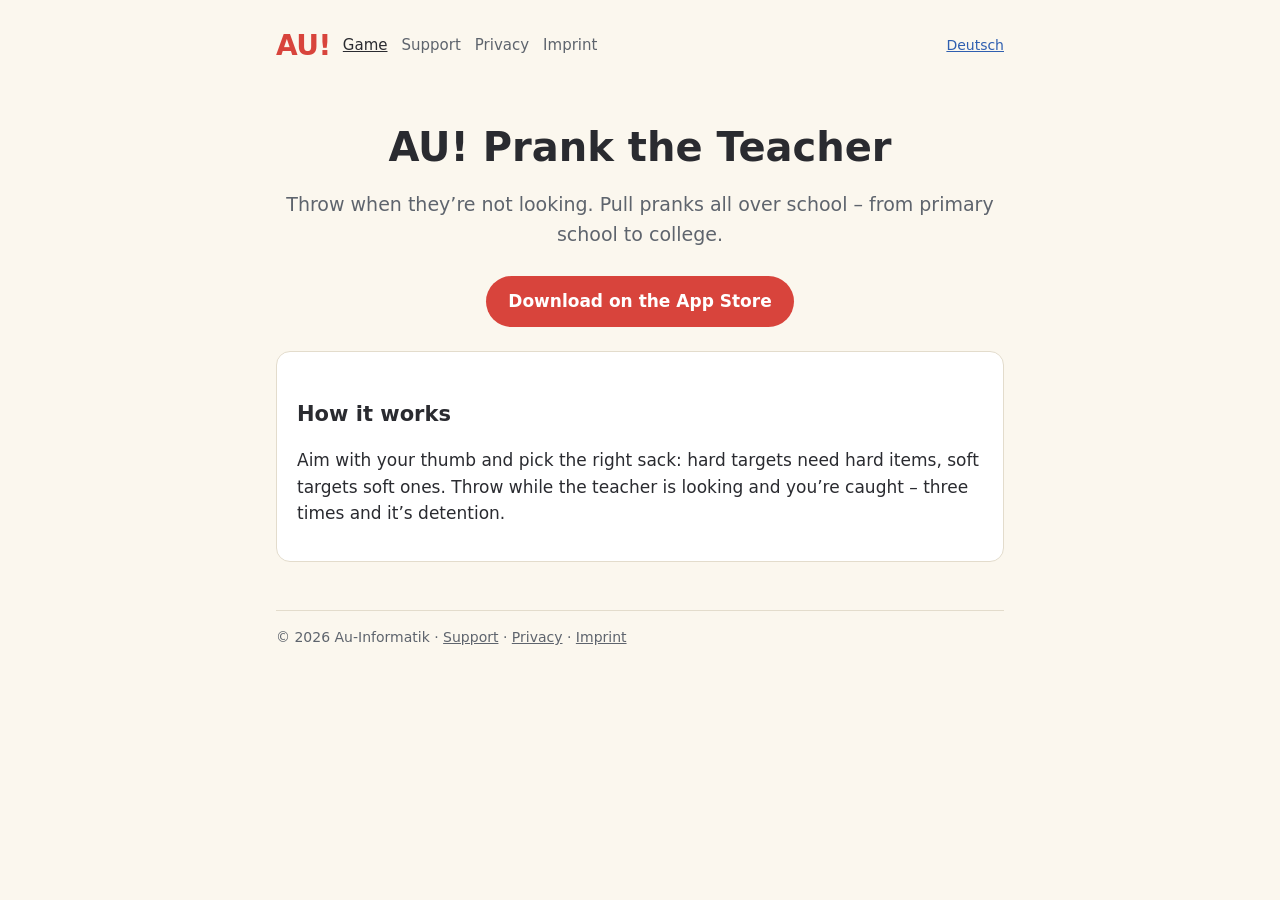
==== en/index.html @ 1b5f3323 "Website au-informatik.com (DE/EN): Start, Support, Datenschutz, Impressum Quelle: au-informatik/au-i" ====
<!doctype html>
<html lang="en">
<head>
  <meta charset="utf-8">
  <meta name="viewport" content="width=device-width, initial-scale=1">
  <title>AU! Prank the Teacher – Au-Informatik</title>
  <meta name="description" content="AU! Prank the Teacher – the comic throwing game for iPhone: pull pranks in class without getting caught.">
  <link rel="stylesheet" href="../stil.css">
</head>
<body>
<main>
  <header>
    <a class="logo" href="index.html">AU!</a>
    <nav>
      <a href="index.html" aria-current="page">Game</a>
      <a href="support.html">Support</a>
      <a href="privacy.html">Privacy</a>
      <a href="imprint.html">Imprint</a>
    </nav>
    <a class="sprache" href="../index.html">Deutsch</a>
  </header>
  <section class="held">
    <h1>AU! Prank the Teacher</h1>
    <p>Throw when they’re not looking. Pull pranks all over school – from primary school to college.</p>
    <a class="knopf" href="https://apps.apple.com/app/id6805339913">Download on the App Store</a>
  </section>
  <div class="karte">
    <h2>How it works</h2>
    <p>Aim with your thumb and pick the right sack: hard targets need hard items, soft targets soft ones. Throw while the teacher is looking and you’re caught – three times and it’s detention.</p>
  </div>
  <footer>© 2026 Au-Informatik · <a href="support.html">Support</a> · <a href="privacy.html">Privacy</a> · <a href="imprint.html">Imprint</a></footer>
</main>
</body>
</html>
---- stil.css ----
:root {
  --grund: #fbf7ee;
  --text: #2a2b30;
  --leise: #5e646d;
  --rot: #d8443c;
  --blau: #2f5fb0;
  --karte: #ffffff;
  --linie: #e3dccc;
}
@media (prefers-color-scheme: dark) {
  :root:not([data-theme='light']) {
    --grund: #1c1d22;
    --text: #f2efe6;
    --leise: #b9b4a8;
    --karte: #26272d;
    --linie: #3a3b42;
  }
}
* { box-sizing: border-box; }
body {
  margin: 0;
  background: var(--grund);
  color: var(--text);
  font: 17px/1.55 system-ui, -apple-system, 'Segoe UI', sans-serif;
}
main { max-width: 760px; margin: 0 auto; padding: 24px 16px 64px; }
header { display: flex; align-items: center; gap: 12px; flex-wrap: wrap; margin-bottom: 24px; }
header a.logo { font-weight: 900; font-size: 28px; color: var(--rot); text-decoration: none; letter-spacing: -0.5px; }
nav { display: flex; gap: 14px; flex-wrap: wrap; font-size: 15px; }
nav a { color: var(--leise); text-decoration: none; }
nav a:hover, nav a[aria-current] { color: var(--text); text-decoration: underline; }
.sprache { margin-left: auto; font-size: 14px; }
h1 { font-size: 32px; line-height: 1.2; margin: 8px 0 12px; }
h2 { font-size: 21px; margin: 28px 0 8px; }
a { color: var(--blau); }
.karte { background: var(--karte); border: 1px solid var(--linie); border-radius: 14px; padding: 18px 20px; margin: 16px 0; }
.leise { color: var(--leise); font-size: 15px; }
.held { text-align: center; padding: 24px 0 8px; }
.held h1 { font-size: 40px; }
.held p { font-size: 19px; color: var(--leise); }
.knopf { display: inline-block; background: var(--rot); color: #fff; font-weight: 700; padding: 12px 22px; border-radius: 999px; text-decoration: none; margin-top: 8px; }
footer { margin-top: 48px; border-top: 1px solid var(--linie); padding-top: 16px; font-size: 14px; color: var(--leise); }
footer a { color: var(--leise); }
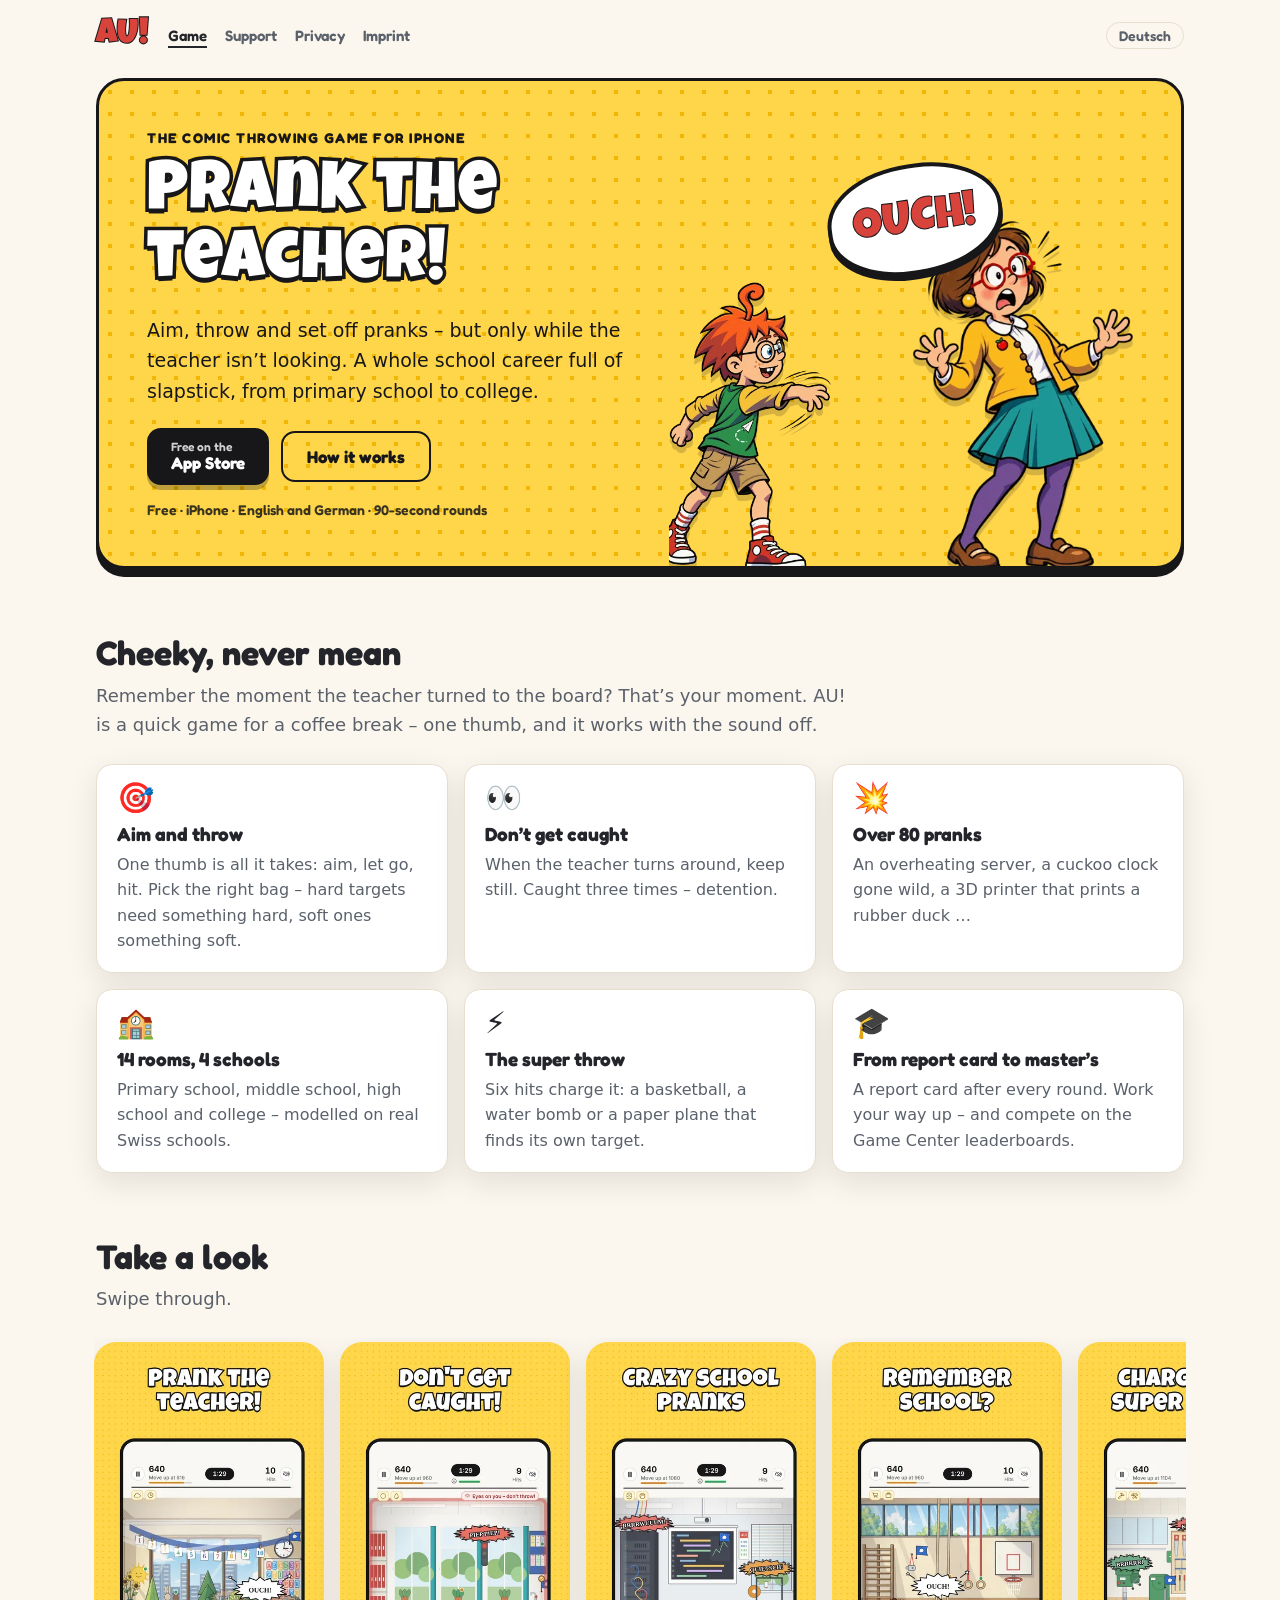
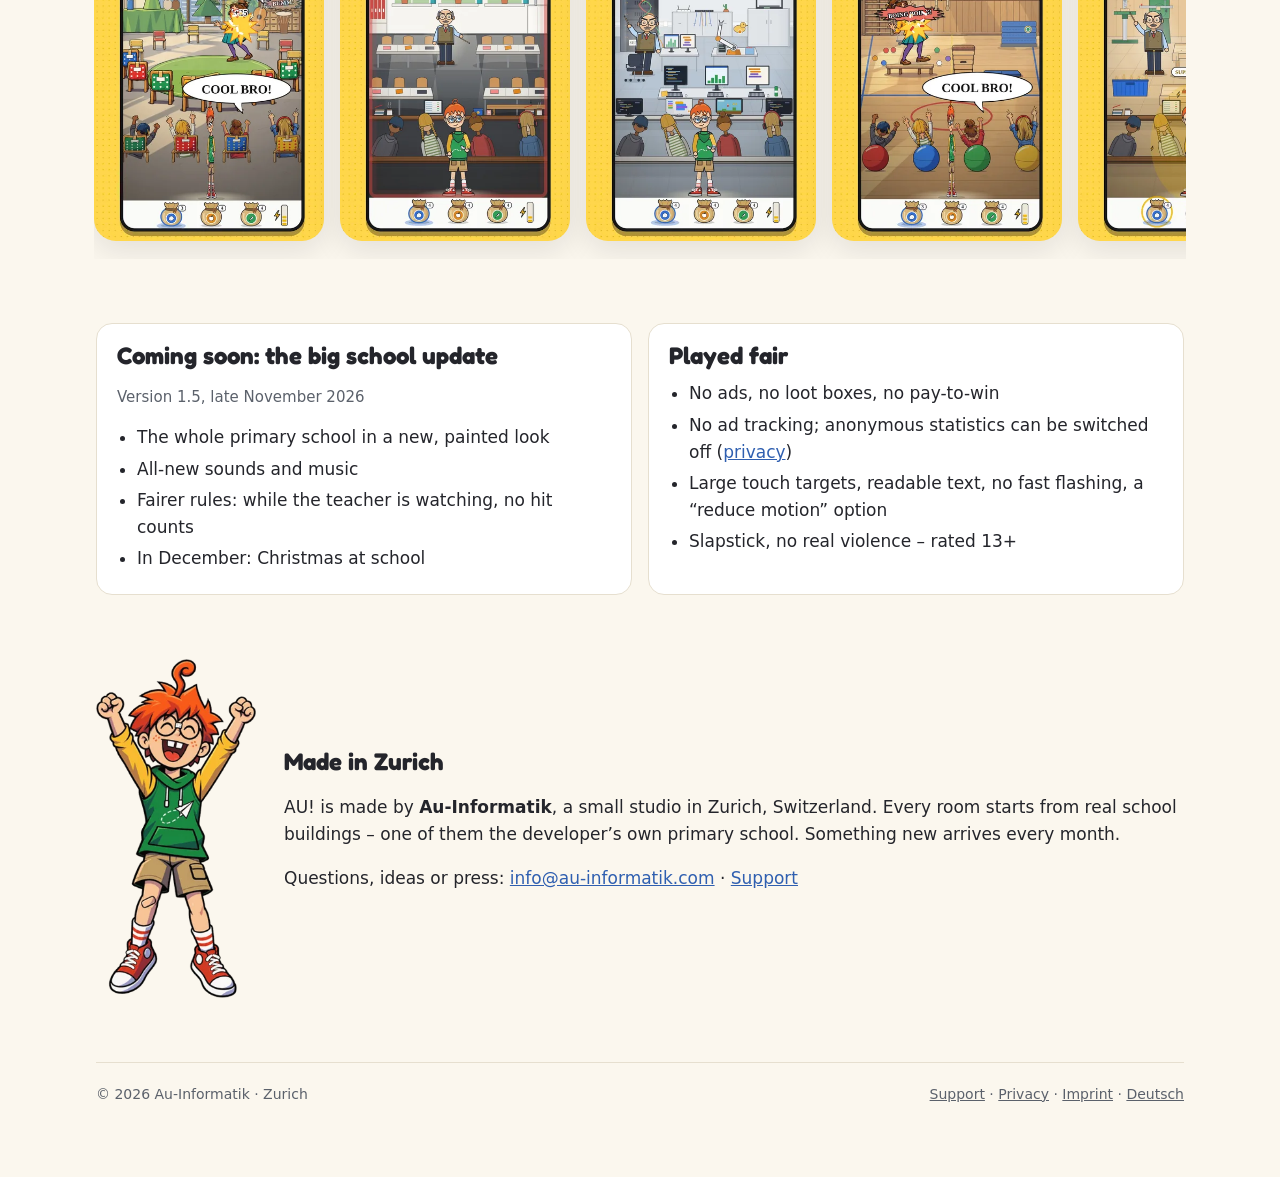
==== commit f4772332: "Startseite neu: Held mit Figuren, Funktionen, Bildergalerie, Neu in 1.5, Fair gespielt, Studio; Schr" ====
--- a/en/index.html
+++ b/en/index.html
@@ -3,12 +3,23 @@
 <head>
   <meta charset="utf-8">
   <meta name="viewport" content="width=device-width, initial-scale=1">
-  <title>AU! Prank the Teacher – Au-Informatik</title>
-  <meta name="description" content="AU! Prank the Teacher – the comic throwing game for iPhone: pull pranks in class without getting caught.">
+  <title>AU! Prank the Teacher – the comic throwing game for iPhone</title>
+  <meta name="description" content="Prank the teacher – but don't get caught! AU! is the cheeky comic throwing game for a quick break: 14 rooms, over 80 pranks, from primary school to college. Free for iPhone.">
+  <meta name="apple-itunes-app" content="app-id=6805339913">
+  <meta property="og:title" content="AU! Prank the Teacher">
+  <meta property="og:description" content="Prank the teacher – but don't get caught! The cheeky comic throwing game for iPhone.">
+  <meta property="og:image" content="https://au-informatik.com/bilder/teilen-en.jpg">
+  <meta property="og:url" content="https://au-informatik.com/en/">
+  <meta property="og:type" content="website">
+  <meta name="twitter:card" content="summary_large_image">
+  <link rel="alternate" hreflang="de" href="https://au-informatik.com/">
+  <link rel="alternate" hreflang="en" href="https://au-informatik.com/en/">
+  <link rel="icon" href="../favicon.png">
+  <link rel="apple-touch-icon" href="../apple-touch-icon.png">
   <link rel="stylesheet" href="../stil.css">
 </head>
 <body>
-<main>
+<main class="breit">
   <header>
     <a class="logo" href="index.html">AU!</a>
     <nav>
@@ -17,18 +28,94 @@
       <a href="privacy.html">Privacy</a>
       <a href="imprint.html">Imprint</a>
     </nav>
-    <a class="sprache" href="../index.html">Deutsch</a>
+    <a class="sprache" href="../index.html" hreflang="de">Deutsch</a>
   </header>
+
   <section class="held">
-    <h1>AU! Prank the Teacher</h1>
-    <p>Throw when they’re not looking. Pull pranks all over school – from primary school to college.</p>
-    <a class="knopf" href="https://apps.apple.com/app/id6805339913">Download on the App Store</a>
+    <div class="text">
+      <p class="ueber">The comic throwing game for iPhone</p>
+      <h1>Prank the teacher!</h1>
+      <p class="satz">Aim, throw and set off pranks – but only while the teacher isn’t looking. A whole school career full of slapstick, from primary school to college.</p>
+      <div class="knoepfe">
+        <a class="knopf" href="https://apps.apple.com/app/id6805339913"><span><small>Free on the</small>App Store</span></a>
+        <a class="knopf hell" href="#how">How it works</a>
+      </div>
+      <p class="fakten">Free · iPhone · English and German · 90-second rounds</p>
+    </div>
+    <div class="szene" aria-hidden="true">
+      <img class="flick" src="../bilder/flickito-wurf.webp" alt="" width="320" height="520">
+      <img class="lehrerin" src="../bilder/lehrerin-getroffen.webp" alt="" width="345" height="520">
+      <div class="knall">OUCH!</div>
+    </div>
   </section>
-  <div class="karte">
-    <h2>How it works</h2>
-    <p>Aim with your thumb and pick the right sack: hard targets need hard items, soft targets soft ones. Throw while the teacher is looking and you’re caught – three times and it’s detention.</p>
-  </div>
-  <footer>© 2026 Au-Informatik · <a href="support.html">Support</a> · <a href="privacy.html">Privacy</a> · <a href="imprint.html">Imprint</a></footer>
+
+  <section class="block" id="how">
+    <h2>Cheeky, never mean</h2>
+    <p class="lead">Remember the moment the teacher turned to the board? That’s your moment. AU! is a quick game for a coffee break – one thumb, and it works with the sound off.</p>
+    <div class="raster">
+      <div class="karte"><div class="zeichen">🎯</div><h3>Aim and throw</h3><p>One thumb is all it takes: aim, let go, hit. Pick the right bag – hard targets need something hard, soft ones something soft.</p></div>
+      <div class="karte"><div class="zeichen">👀</div><h3>Don’t get caught</h3><p>When the teacher turns around, keep still. Caught three times – detention.</p></div>
+      <div class="karte"><div class="zeichen">💥</div><h3>Over 80 pranks</h3><p>An overheating server, a cuckoo clock gone wild, a 3D printer that prints a rubber duck …</p></div>
+      <div class="karte"><div class="zeichen">🏫</div><h3>14 rooms, 4 schools</h3><p>Primary school, middle school, high school and college – modelled on real Swiss schools.</p></div>
+      <div class="karte"><div class="zeichen">⚡</div><h3>The super throw</h3><p>Six hits charge it: a basketball, a water bomb or a paper plane that finds its own target.</p></div>
+      <div class="karte"><div class="zeichen">🎓</div><h3>From report card to master’s</h3><p>A report card after every round. Work your way up – and compete on the Game Center leaderboards.</p></div>
+    </div>
+  </section>
+
+  <section class="block">
+    <h2>Take a look</h2>
+    <p class="lead">Swipe through.</p>
+    <div class="galerie">
+      <img src="../bilder/en-1.webp" alt="Prank the teacher: a hit in the painted circle of chairs" width="430" height="932" loading="lazy">
+      <img src="../bilder/en-2.webp" alt="Don't get caught: the teacher looks at the class" width="430" height="932" loading="lazy">
+      <img src="../bilder/en-3.webp" alt="Crazy school pranks in the computer lab" width="430" height="932" loading="lazy">
+      <img src="../bilder/en-4.webp" alt="Remember school? The painted gym" width="430" height="932" loading="lazy">
+      <img src="../bilder/en-5.webp" alt="Charge your super throw in the workshop" width="430" height="932" loading="lazy">
+      <img src="../bilder/en-6.webp" alt="Get your report card after the round" width="430" height="932" loading="lazy">
+      <img src="../bilder/en-7.webp" alt="The painted library" width="430" height="932" loading="lazy">
+      <img src="../bilder/en-8.webp" alt="Physics lab with a Tesla coil" width="430" height="932" loading="lazy">
+      <img src="../bilder/en-9.webp" alt="Staff room with espresso machine and copier" width="430" height="932" loading="lazy">
+      <img src="../bilder/en-10.webp" alt="The school building from outside" width="430" height="932" loading="lazy">
+    </div>
+  </section>
+
+  <section class="block">
+    <div class="zweispaltig">
+      <div class="karte">
+        <h2 style="margin-top:0">Coming soon: the big school update</h2>
+        <p class="leise">Version 1.5, late November 2026</p>
+        <ul class="liste">
+          <li>The whole primary school in a new, painted look</li>
+          <li>All-new sounds and music</li>
+          <li>Fairer rules: while the teacher is watching, no hit counts</li>
+          <li>In December: Christmas at school</li>
+        </ul>
+      </div>
+      <div class="karte">
+        <h2 style="margin-top:0">Played fair</h2>
+        <ul class="liste">
+          <li>No ads, no loot boxes, no pay-to-win</li>
+          <li>No ad tracking; anonymous statistics can be switched off (<a href="privacy.html">privacy</a>)</li>
+          <li>Large touch targets, readable text, no fast flashing, a “reduce motion” option</li>
+          <li>Slapstick, no real violence – rated 13+</li>
+        </ul>
+      </div>
+    </div>
+  </section>
+
+  <section class="block studio">
+    <img src="../bilder/flickito-jubel.webp" alt="Flickito cheering" width="280" height="520">
+    <div>
+      <h2 style="margin-top:0">Made in Zurich</h2>
+      <p>AU! is made by <strong>Au-Informatik</strong>, a small studio in Zurich, Switzerland. Every room starts from real school buildings – one of them the developer’s own primary school. Something new arrives every month.</p>
+      <p>Questions, ideas or press: <a href="mailto:info@au-informatik.com">info@au-informatik.com</a> · <a href="support.html">Support</a></p>
+    </div>
+  </section>
+
+  <footer>
+    <span>© 2026 Au-Informatik · Zurich</span>
+    <span><a href="support.html">Support</a> · <a href="privacy.html">Privacy</a> · <a href="imprint.html">Imprint</a> · <a href="../index.html" hreflang="de">Deutsch</a></span>
+  </footer>
 </main>
 </body>
 </html>
--- a/stil.css
+++ b/stil.css
@@ -1,43 +1,163 @@
+/* Au-Informatik – gemeinsamer Stil aller Seiten (Start, Support, Datenschutz,
+   Impressum). Schriften liegen selbst gehostet in /schrift (keine Abrufe bei
+   Dritten, Datenschutz). */
+@font-face { font-family: 'Luckiest Guy'; src: url('schrift/LuckiestGuy-Regular.ttf') format('truetype'); font-display: swap; }
+@font-face { font-family: 'Fredoka'; src: url('schrift/Fredoka-SemiBold.ttf') format('truetype'); font-weight: 600; font-display: swap; }
+@font-face { font-family: 'Fredoka'; src: url('schrift/Fredoka-Bold.ttf') format('truetype'); font-weight: 700; font-display: swap; }
+
 :root {
   --grund: #fbf7ee;
-  --text: #2a2b30;
-  --leise: #5e646d;
+  --text: #24252b;
+  --leise: #5b616b;
   --rot: #d8443c;
   --blau: #2f5fb0;
+  --gelb: #ffd54a;
+  --gelb-punkt: #f2b705;
+  --tinte: #17171a;
   --karte: #ffffff;
-  --linie: #e3dccc;
+  --linie: #e6dfcf;
+  --schatten: 0 10px 30px rgba(23, 23, 26, 0.10);
 }
 @media (prefers-color-scheme: dark) {
   :root:not([data-theme='light']) {
-    --grund: #1c1d22;
+    --grund: #1b1c21;
     --text: #f2efe6;
-    --leise: #b9b4a8;
-    --karte: #26272d;
-    --linie: #3a3b42;
+    --leise: #b6b1a6;
+    --blau: #8fb2f0;
+    --karte: #25262c;
+    --linie: #393a41;
+    --schatten: 0 10px 30px rgba(0, 0, 0, 0.35);
   }
 }
 * { box-sizing: border-box; }
+html { scroll-behavior: smooth; }
 body {
   margin: 0;
   background: var(--grund);
   color: var(--text);
-  font: 17px/1.55 system-ui, -apple-system, 'Segoe UI', sans-serif;
+  font: 17px/1.6 system-ui, -apple-system, 'Segoe UI', sans-serif;
+  -webkit-text-size-adjust: 100%;
 }
-main { max-width: 760px; margin: 0 auto; padding: 24px 16px 64px; }
-header { display: flex; align-items: center; gap: 12px; flex-wrap: wrap; margin-bottom: 24px; }
-header a.logo { font-weight: 900; font-size: 28px; color: var(--rot); text-decoration: none; letter-spacing: -0.5px; }
-nav { display: flex; gap: 14px; flex-wrap: wrap; font-size: 15px; }
+img { max-width: 100%; height: auto; }
+a { color: var(--blau); }
+
+/* Unterseiten: schmale Spalte */
+main { max-width: 760px; margin: 0 auto; padding: 0 16px 64px; }
+.breit { max-width: 1120px; }
+
+/* Kopf */
+header { display: flex; align-items: center; gap: 18px; flex-wrap: wrap; padding: 18px 0; margin-bottom: 8px; }
+header a.logo {
+  font-family: 'Luckiest Guy', 'Arial Black', sans-serif; font-size: 34px; line-height: 1;
+  color: var(--rot); text-decoration: none; letter-spacing: 1px;
+  -webkit-text-stroke: 2px var(--tinte); paint-order: stroke fill;
+}
+nav { display: flex; gap: 18px; flex-wrap: wrap; font: 600 15px 'Fredoka', system-ui, sans-serif; }
 nav a { color: var(--leise); text-decoration: none; }
-nav a:hover, nav a[aria-current] { color: var(--text); text-decoration: underline; }
-.sprache { margin-left: auto; font-size: 14px; }
-h1 { font-size: 32px; line-height: 1.2; margin: 8px 0 12px; }
-h2 { font-size: 21px; margin: 28px 0 8px; }
-a { color: var(--blau); }
-.karte { background: var(--karte); border: 1px solid var(--linie); border-radius: 14px; padding: 18px 20px; margin: 16px 0; }
+nav a:hover, nav a[aria-current] { color: var(--text); }
+nav a[aria-current] { text-decoration: underline; text-underline-offset: 5px; text-decoration-thickness: 2px; }
+.sprache { margin-left: auto; font: 600 14px 'Fredoka', system-ui, sans-serif; color: var(--leise); text-decoration: none; border: 1px solid var(--linie); border-radius: 999px; padding: 4px 12px; }
+
+h1, h2, h3 { font-family: 'Fredoka', system-ui, sans-serif; font-weight: 700; line-height: 1.2; }
+h1 { font-size: 32px; margin: 8px 0 12px; }
+h2 { font-size: 24px; margin: 32px 0 10px; }
+h3 { font-size: 19px; margin: 0 0 6px; }
+.karte { background: var(--karte); border: 1px solid var(--linie); border-radius: 16px; padding: 18px 20px; margin: 16px 0; }
 .leise { color: var(--leise); font-size: 15px; }
-.held { text-align: center; padding: 24px 0 8px; }
-.held h1 { font-size: 40px; }
-.held p { font-size: 19px; color: var(--leise); }
-.knopf { display: inline-block; background: var(--rot); color: #fff; font-weight: 700; padding: 12px 22px; border-radius: 999px; text-decoration: none; margin-top: 8px; }
-footer { margin-top: 48px; border-top: 1px solid var(--linie); padding-top: 16px; font-size: 14px; color: var(--leise); }
+
+/* Knöpfe */
+.knopf {
+  display: inline-flex; align-items: center; gap: 10px;
+  background: var(--tinte); color: #fff; font: 700 17px 'Fredoka', system-ui, sans-serif;
+  padding: 13px 24px; border-radius: 14px; text-decoration: none;
+  box-shadow: 0 5px 0 rgba(0, 0, 0, 0.25); transition: transform .12s ease;
+}
+.knopf:hover { transform: translateY(-2px); }
+.knopf small { display: block; font-weight: 600; font-size: 12px; opacity: .8; line-height: 1; }
+.knopf span { line-height: 1.15; text-align: left; }
+.knopf.hell { background: transparent; color: var(--tinte); box-shadow: none; border: 2px solid var(--tinte); }
+
+/* Startseite: Held auf gelbem Comic-Raster */
+.held {
+  position: relative; overflow: hidden; border-radius: 28px; margin: 4px 0 8px;
+  background: var(--gelb);
+  background-image: radial-gradient(var(--gelb-punkt) 2.2px, transparent 2.4px);
+  background-size: 22px 22px; color: var(--tinte);
+  display: grid; grid-template-columns: 1.1fr 1fr; align-items: center; gap: 12px;
+  padding: 48px 48px 0; border: 3px solid var(--tinte); box-shadow: 0 8px 0 var(--tinte);
+}
+.held .text { padding-bottom: 48px; }
+.held .ueber { font: 700 14px 'Fredoka', system-ui, sans-serif; letter-spacing: 1.5px; text-transform: uppercase; margin: 0 0 14px; }
+.held h1 {
+  font-family: 'Luckiest Guy', 'Arial Black', sans-serif; font-weight: 400; font-size: clamp(40px, 6vw, 68px);
+  line-height: 1.02; margin: 0 0 16px; color: #fff; letter-spacing: 1px;
+  -webkit-text-stroke: 7px var(--tinte); paint-order: stroke fill; text-shadow: 0 5px 0 var(--tinte);
+}
+.held p.satz { font-size: 19px; max-width: 30em; margin: 0 0 22px; }
+.held .knoepfe { display: flex; gap: 12px; flex-wrap: wrap; align-items: center; }
+.held .fakten { font: 600 14px 'Fredoka', system-ui, sans-serif; margin: 16px 0 0; opacity: .85; }
+.szene { position: relative; height: 420px; align-self: end; display: flex; justify-content: space-between; align-items: flex-end; gap: 8px; }
+.szene img { width: auto; max-width: none; margin-bottom: -6px; filter: drop-shadow(0 6px 0 rgba(23,23,26,.18)); }
+.szene .flick { height: 290px; }
+.szene .lehrerin { height: 370px; }
+.szene .knall {
+  position: absolute; left: 34%; top: 18px; transform: rotate(-8deg);
+  font-family: 'Luckiest Guy', 'Arial Black', sans-serif; font-size: 46px; color: var(--rot);
+  background: #fff; border: 4px solid var(--tinte); border-radius: 50% 46% 52% 44%; padding: 18px 22px 10px;
+  -webkit-text-stroke: 1px var(--tinte); box-shadow: 0 5px 0 var(--tinte);
+}
+
+/* Abschnitte */
+section.block { margin: 64px 0; }
+section.block > h2 { font-size: clamp(26px, 3.2vw, 34px); margin: 0 0 8px; }
+section.block > p.lead { color: var(--leise); font-size: 18px; margin: 0 0 24px; max-width: 42em; }
+.raster { display: grid; grid-template-columns: repeat(3, 1fr); gap: 16px; }
+.raster .karte { margin: 0; box-shadow: var(--schatten); }
+.raster .zeichen { font-size: 30px; line-height: 1; margin-bottom: 10px; }
+.raster p { margin: 0; color: var(--leise); font-size: 16px; }
+
+/* Bildergalerie (wischbar) */
+.galerie {
+  display: grid; grid-auto-flow: column; grid-auto-columns: 230px; gap: 16px;
+  overflow-x: auto; scroll-snap-type: x mandatory; padding: 4px 2px 18px; margin: 0 -2px;
+  -webkit-overflow-scrolling: touch;
+}
+.galerie img { width: 230px; border-radius: 22px; scroll-snap-align: start; box-shadow: var(--schatten); background: var(--gelb); }
+
+/* Neu / Studio */
+.zweispaltig { display: grid; grid-template-columns: 1fr 1fr; gap: 16px; }
+.zweispaltig .karte { margin: 0; }
+.liste { margin: 8px 0 0; padding-left: 20px; }
+.liste li { margin: 4px 0; }
+.studio { display: grid; grid-template-columns: 160px 1fr; gap: 28px; align-items: center; }
+.studio img { width: 160px; }
+
+footer { margin-top: 56px; border-top: 1px solid var(--linie); padding: 20px 0 8px; font-size: 14px; color: var(--leise); display: flex; gap: 16px; flex-wrap: wrap; justify-content: space-between; }
 footer a { color: var(--leise); }
+
+@media (max-width: 860px) {
+  .held { grid-template-columns: 1fr; padding: 32px 24px 0; text-align: left; }
+  .held .text { padding-bottom: 8px; }
+  .szene { height: 290px; max-width: 440px; }
+  .szene .flick { height: 210px; }
+  .szene .lehrerin { height: 270px; }
+  .szene .knall { font-size: 30px; left: 32%; top: 4px; padding: 12px 16px 6px; }
+  .raster { grid-template-columns: 1fr 1fr; }
+  .zweispaltig { grid-template-columns: 1fr; }
+}
+@media (max-width: 560px) {
+  .szene { height: 250px; }
+  .szene .flick { height: 170px; }
+  .szene .lehrerin { height: 230px; }
+  header { gap: 12px; }
+  .raster { grid-template-columns: 1fr; }
+  .studio { grid-template-columns: 1fr; }
+  .studio img { width: 120px; }
+  .held { border-radius: 20px; }
+  .galerie { grid-auto-columns: 200px; }
+  .galerie img { width: 200px; }
+}
+@media (prefers-reduced-motion: reduce) {
+  html { scroll-behavior: auto; }
+  .knopf { transition: none; }
+}
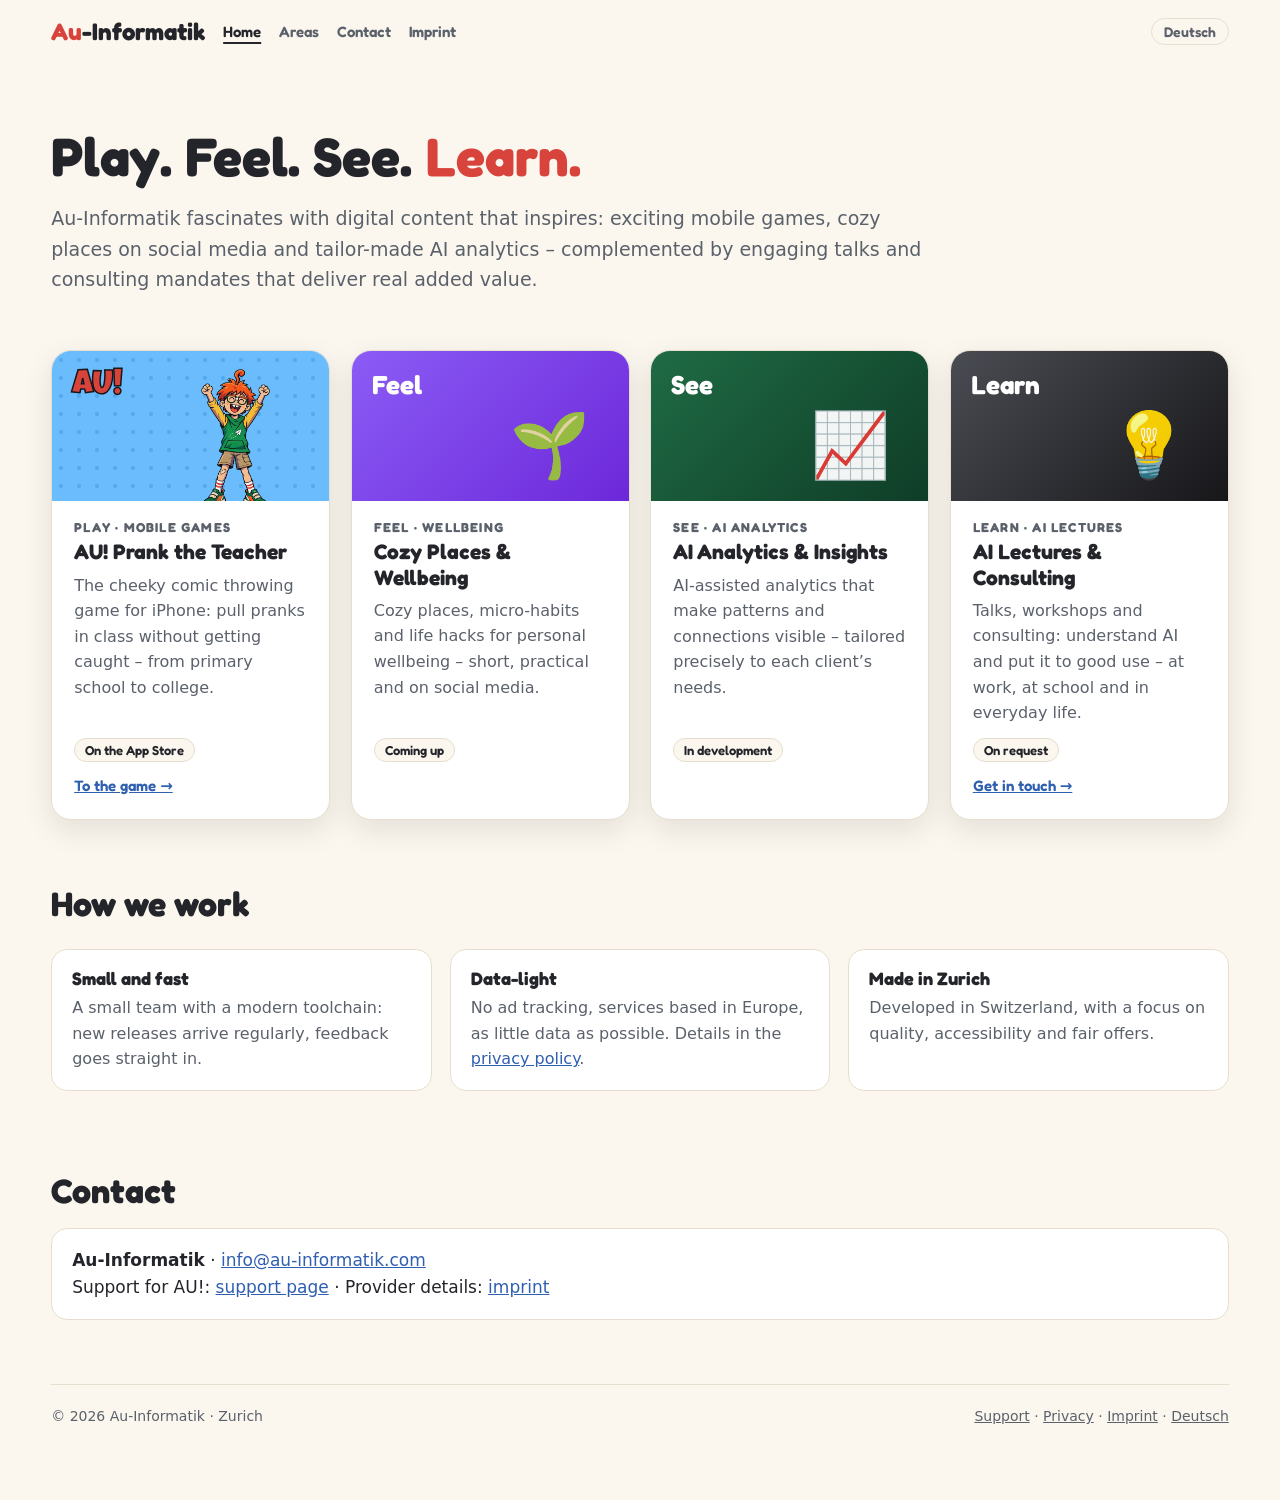
==== commit 40502ac0: "Firmenseite Au-Informatik: Play · Feel · See · Learn, eigene Spielseite AU!, Himmelblau statt Gelb, " ====
--- a/en/index.html
+++ b/en/index.html
@@ -3,15 +3,12 @@
 <head>
   <meta charset="utf-8">
   <meta name="viewport" content="width=device-width, initial-scale=1">
-  <title>AU! Prank the Teacher – the comic throwing game for iPhone</title>
-  <meta name="description" content="Prank the teacher – but don't get caught! AU! is the cheeky comic throwing game for a quick break: 14 rooms, over 80 pranks, from primary school to college. Free for iPhone.">
-  <meta name="apple-itunes-app" content="app-id=6805339913">
-  <meta property="og:title" content="AU! Prank the Teacher">
-  <meta property="og:description" content="Prank the teacher – but don't get caught! The cheeky comic throwing game for iPhone.">
-  <meta property="og:image" content="https://au-informatik.com/bilder/teilen-en.jpg">
+  <title>Au-Informatik – Play. Feel. See. Learn.</title>
+  <meta name="description" content="Au-Informatik: Play – mobile games like AU! Prank the Teacher; Feel – cozy places and wellbeing on social media; See – AI analytics and insights; Learn – AI lectures and consulting.">
+  <meta property="og:title" content="Au-Informatik">
+  <meta property="og:description" content="Mobile games, cozy places, AI analytics and AI lectures.">
   <meta property="og:url" content="https://au-informatik.com/en/">
   <meta property="og:type" content="website">
-  <meta name="twitter:card" content="summary_large_image">
   <link rel="alternate" hreflang="de" href="https://au-informatik.com/">
   <link rel="alternate" hreflang="en" href="https://au-informatik.com/en/">
   <link rel="icon" href="../favicon.png">
@@ -21,94 +18,80 @@
 <body>
 <main class="breit">
   <header>
-    <a class="logo" href="index.html">AU!</a>
+    <a class="logo firma" href="index.html"><b>Au</b>-Informatik</a>
     <nav>
-      <a href="index.html" aria-current="page">Game</a>
-      <a href="support.html">Support</a>
-      <a href="privacy.html">Privacy</a>
+      <a href="index.html" aria-current="page">Home</a>
+      <a href="#areas">Areas</a>
+      <a href="#contact">Contact</a>
       <a href="imprint.html">Imprint</a>
     </nav>
     <a class="sprache" href="../index.html" hreflang="de">Deutsch</a>
   </header>
 
-  <section class="held">
-    <div class="text">
-      <p class="ueber">The comic throwing game for iPhone</p>
-      <h1>Prank the teacher!</h1>
-      <p class="satz">Aim, throw and set off pranks – but only while the teacher isn’t looking. A whole school career full of slapstick, from primary school to college.</p>
-      <div class="knoepfe">
-        <a class="knopf" href="https://apps.apple.com/app/id6805339913"><span><small>Free on the</small>App Store</span></a>
-        <a class="knopf hell" href="#how">How it works</a>
-      </div>
-      <p class="fakten">Free · iPhone · English and German · 90-second rounds</p>
-    </div>
-    <div class="szene" aria-hidden="true">
-      <img class="flick" src="../bilder/flickito-wurf.webp" alt="" width="320" height="520">
-      <img class="lehrerin" src="../bilder/lehrerin-getroffen.webp" alt="" width="345" height="520">
-      <div class="knall">OUCH!</div>
-    </div>
+  <section class="firma-held">
+    <h1>Play. Feel. See. <em>Learn.</em></h1>
+    <p>Au-Informatik fascinates with digital content that inspires: exciting mobile games, cozy places on social media and tailor-made AI analytics – complemented by engaging talks and consulting mandates that deliver real added value.</p>
   </section>
 
-  <section class="block" id="how">
-    <h2>Cheeky, never mean</h2>
-    <p class="lead">Remember the moment the teacher turned to the board? That’s your moment. AU! is a quick game for a coffee break – one thumb, and it works with the sound off.</p>
-    <div class="raster">
-      <div class="karte"><div class="zeichen">🎯</div><h3>Aim and throw</h3><p>One thumb is all it takes: aim, let go, hit. Pick the right bag – hard targets need something hard, soft ones something soft.</p></div>
-      <div class="karte"><div class="zeichen">👀</div><h3>Don’t get caught</h3><p>When the teacher turns around, keep still. Caught three times – detention.</p></div>
-      <div class="karte"><div class="zeichen">💥</div><h3>Over 80 pranks</h3><p>An overheating server, a cuckoo clock gone wild, a 3D printer that prints a rubber duck …</p></div>
-      <div class="karte"><div class="zeichen">🏫</div><h3>14 rooms, 4 schools</h3><p>Primary school, middle school, high school and college – modelled on real Swiss schools.</p></div>
-      <div class="karte"><div class="zeichen">⚡</div><h3>The super throw</h3><p>Six hits charge it: a basketball, a water bomb or a paper plane that finds its own target.</p></div>
-      <div class="karte"><div class="zeichen">🎓</div><h3>From report card to master’s</h3><p>A report card after every round. Work your way up – and compete on the Game Center leaderboards.</p></div>
+  <section id="areas">
+    <div class="saeulen">
+      <article class="saeule spiel">
+        <div class="kopf"><span class="marke">AU!</span><img src="../bilder/figur-jubel.webp" alt="" width="255" height="520"></div>
+        <div class="inhalt">
+          <p class="bereich">Play · Mobile Games</p>
+          <h3>AU! Prank the Teacher</h3>
+          <p>The cheeky comic throwing game for iPhone: pull pranks in class without getting caught – from primary school to college.</p>
+          <span class="status">On the App Store</span>
+        </div>
+        <p class="weiter"><a href="game.html">To the game →</a></p>
+      </article>
+      <article class="saeule wohl">
+        <div class="kopf"><span class="marke">Feel</span><span class="zeichen-gross" aria-hidden="true">🌱</span></div>
+        <div class="inhalt">
+          <p class="bereich">Feel · Wellbeing</p>
+          <h3>Cozy Places &amp; Wellbeing</h3>
+          <p>Cozy places, micro-habits and life hacks for personal wellbeing – short, practical and on social media.</p>
+          <span class="status">Coming up</span>
+        </div>
+        <p class="weiter" aria-hidden="true"></p>
+      </article>
+      <article class="saeule analyse">
+        <div class="kopf"><span class="marke">See</span><span class="zeichen-gross" aria-hidden="true">📈</span></div>
+        <div class="inhalt">
+          <p class="bereich">See · AI Analytics</p>
+          <h3>AI Analytics &amp; Insights</h3>
+          <p>AI-assisted analytics that make patterns and connections visible – tailored precisely to each client’s needs.</p>
+          <span class="status">In development</span>
+        </div>
+        <p class="weiter" aria-hidden="true"></p>
+      </article>
+      <article class="saeule lernen">
+        <div class="kopf"><span class="marke">Learn</span><span class="zeichen-gross" aria-hidden="true">💡</span></div>
+        <div class="inhalt">
+          <p class="bereich">Learn · AI Lectures</p>
+          <h3>AI Lectures &amp; Consulting</h3>
+          <p>Talks, workshops and consulting: understand AI and put it to good use – at work, at school and in everyday life.</p>
+          <span class="status">On request</span>
+        </div>
+        <p class="weiter"><a href="#contact">Get in touch →</a></p>
+      </article>
     </div>
   </section>
 
   <section class="block">
-    <h2>Take a look</h2>
-    <p class="lead">Swipe through.</p>
-    <div class="galerie">
-      <img src="../bilder/en-1.webp" alt="Prank the teacher: a hit in the painted circle of chairs" width="430" height="932" loading="lazy">
-      <img src="../bilder/en-2.webp" alt="Don't get caught: the teacher looks at the class" width="430" height="932" loading="lazy">
-      <img src="../bilder/en-3.webp" alt="Crazy school pranks in the computer lab" width="430" height="932" loading="lazy">
-      <img src="../bilder/en-4.webp" alt="Remember school? The painted gym" width="430" height="932" loading="lazy">
-      <img src="../bilder/en-5.webp" alt="Charge your super throw in the workshop" width="430" height="932" loading="lazy">
-      <img src="../bilder/en-6.webp" alt="Get your report card after the round" width="430" height="932" loading="lazy">
-      <img src="../bilder/en-7.webp" alt="The painted library" width="430" height="932" loading="lazy">
-      <img src="../bilder/en-8.webp" alt="Physics lab with a Tesla coil" width="430" height="932" loading="lazy">
-      <img src="../bilder/en-9.webp" alt="Staff room with espresso machine and copier" width="430" height="932" loading="lazy">
-      <img src="../bilder/en-10.webp" alt="The school building from outside" width="430" height="932" loading="lazy">
+    <h2>How we work</h2>
+    <div class="grundsaetze">
+      <div class="karte"><h3>Small and fast</h3><p>A small team with a modern toolchain: new releases arrive regularly, feedback goes straight in.</p></div>
+      <div class="karte"><h3>Data-light</h3><p>No ad tracking, services based in Europe, as little data as possible. Details in the <a href="privacy.html">privacy policy</a>.</p></div>
+      <div class="karte"><h3>Made in Zurich</h3><p>Developed in Switzerland, with a focus on quality, accessibility and fair offers.</p></div>
     </div>
   </section>
 
-  <section class="block">
-    <div class="zweispaltig">
-      <div class="karte">
-        <h2 style="margin-top:0">Coming soon: the big school update</h2>
-        <p class="leise">Version 1.5, late November 2026</p>
-        <ul class="liste">
-          <li>The whole primary school in a new, painted look</li>
-          <li>All-new sounds and music</li>
-          <li>Fairer rules: while the teacher is watching, no hit counts</li>
-          <li>In December: Christmas at school</li>
-        </ul>
-      </div>
-      <div class="karte">
-        <h2 style="margin-top:0">Played fair</h2>
-        <ul class="liste">
-          <li>No ads, no loot boxes, no pay-to-win</li>
-          <li>No ad tracking; anonymous statistics can be switched off (<a href="privacy.html">privacy</a>)</li>
-          <li>Large touch targets, readable text, no fast flashing, a “reduce motion” option</li>
-          <li>Slapstick, no real violence – rated 13+</li>
-        </ul>
-      </div>
-    </div>
-  </section>
-
-  <section class="block studio">
-    <img src="../bilder/flickito-jubel.webp" alt="Flickito cheering" width="280" height="520">
-    <div>
-      <h2 style="margin-top:0">Made in Zurich</h2>
-      <p>AU! is made by <strong>Au-Informatik</strong>, a small studio in Zurich, Switzerland. Every room starts from real school buildings – one of them the developer’s own primary school. Something new arrives every month.</p>
-      <p>Questions, ideas or press: <a href="mailto:info@au-informatik.com">info@au-informatik.com</a> · <a href="support.html">Support</a></p>
+  <section class="block" id="contact">
+    <h2>Contact</h2>
+    <div class="karte">
+      <p style="margin:0"><strong>Au-Informatik</strong> · <a href="mailto:info@au-informatik.com">info@au-informatik.com</a><br>
+      Support for AU!: <a href="support.html">support page</a> · Provider details: <a href="imprint.html">imprint</a></p>
     </div>
   </section>
 
--- a/stil.css
+++ b/stil.css
@@ -11,8 +11,8 @@
   --leise: #5b616b;
   --rot: #d8443c;
   --blau: #2f5fb0;
-  --gelb: #ffd54a;
-  --gelb-punkt: #f2b705;
+  --himmel: #6abcfc;       /* wie Startbild und App-Symbol */
+  --himmel-punkt: #55aaee;
   --tinte: #17171a;
   --karte: #ffffff;
   --linie: #e6dfcf;
@@ -42,8 +42,10 @@
 a { color: var(--blau); }
 
 /* Unterseiten: schmale Spalte */
-main { max-width: 760px; margin: 0 auto; padding: 0 16px 64px; }
-.breit { max-width: 1120px; }
+main { max-width: 860px; margin: 0 auto; padding: 0 16px 64px; }
+/* Startseite: wächst mit dem Bildschirm (Feedback 4.11.: am grossen Bildschirm
+   blieb links und rechts viel leer), Rand wächst mit */
+.breit { max-width: 1600px; padding-left: clamp(16px, 4vw, 56px); padding-right: clamp(16px, 4vw, 56px); }
 
 /* Kopf */
 header { display: flex; align-items: center; gap: 18px; flex-wrap: wrap; padding: 18px 0; margin-bottom: 8px; }
@@ -77,11 +79,11 @@
 .knopf span { line-height: 1.15; text-align: left; }
 .knopf.hell { background: transparent; color: var(--tinte); box-shadow: none; border: 2px solid var(--tinte); }
 
-/* Startseite: Held auf gelbem Comic-Raster */
+/* Startseite: Held auf himmelblauem Comic-Raster */
 .held {
   position: relative; overflow: hidden; border-radius: 28px; margin: 4px 0 8px;
-  background: var(--gelb);
-  background-image: radial-gradient(var(--gelb-punkt) 2.2px, transparent 2.4px);
+  background: var(--himmel);
+  background-image: radial-gradient(var(--himmel-punkt) 2.2px, transparent 2.4px);
   background-size: 22px 22px; color: var(--tinte);
   display: grid; grid-template-columns: 1.1fr 1fr; align-items: center; gap: 12px;
   padding: 48px 48px 0; border: 3px solid var(--tinte); box-shadow: 0 8px 0 var(--tinte);
@@ -122,7 +124,7 @@
   overflow-x: auto; scroll-snap-type: x mandatory; padding: 4px 2px 18px; margin: 0 -2px;
   -webkit-overflow-scrolling: touch;
 }
-.galerie img { width: 230px; border-radius: 22px; scroll-snap-align: start; box-shadow: var(--schatten); background: var(--gelb); }
+.galerie img { width: 230px; border-radius: 22px; scroll-snap-align: start; box-shadow: var(--schatten); background: var(--himmel); }
 
 /* Neu / Studio */
 .zweispaltig { display: grid; grid-template-columns: 1fr 1fr; gap: 16px; }
@@ -161,3 +163,89 @@
   html { scroll-behavior: auto; }
   .knopf { transition: none; }
 }
+
+/* Firmenseite (au-informatik.com): ruhiger als die Spielseite */
+header a.logo.firma {
+  font-family: 'Fredoka', system-ui, sans-serif; font-weight: 700; font-size: 24px;
+  color: var(--text); -webkit-text-stroke: 0; letter-spacing: 0;
+}
+header a.logo.firma b { color: var(--rot); font-weight: 700; }
+.firma-held { padding: 56px 0 24px; max-width: 52em; }
+.firma-held .ueber { font: 700 14px 'Fredoka', system-ui, sans-serif; letter-spacing: 1.5px; text-transform: uppercase; color: var(--leise); margin: 0 0 12px; }
+.firma-held h1 { font-size: clamp(34px, 5vw, 54px); line-height: 1.08; margin: 0 0 18px; }
+.firma-held h1 em { font-style: normal; color: var(--rot); }
+.firma-held p { font-size: 19px; color: var(--leise); margin: 0; }
+.saeulen { display: grid; grid-template-columns: repeat(4, 1fr); gap: clamp(16px, 1.6vw, 26px); margin: 32px 0 0; }
+.saeule {
+  background: var(--karte); border: 1px solid var(--linie); border-radius: 20px; padding: 0 0 22px;
+  box-shadow: var(--schatten); overflow: hidden; display: flex; flex-direction: column;
+}
+.saeule .kopf { height: 150px; display: flex; align-items: flex-end; justify-content: center; position: relative; overflow: hidden; }
+.saeule .kopf .marke { position: absolute; left: 20px; top: 18px; font: 700 26px 'Fredoka', system-ui, sans-serif; color: #fff; }
+.saeule.spiel .kopf { background: var(--himmel); background-image: radial-gradient(var(--himmel-punkt) 2px, transparent 2.2px); background-size: 18px 18px; }
+.saeule.spiel .kopf .marke { font-family: 'Luckiest Guy', 'Arial Black', sans-serif; font-weight: 400; font-size: 34px; color: var(--rot); -webkit-text-stroke: 1.5px var(--tinte); }
+.saeule.spiel .kopf img { height: 140px; width: auto; margin: 0 0 -8px 90px; }
+/* Farben der Standbeine (Auftraggeber 3.11.2026): Play hellblau, Feel klares
+   Violett, See dunkles Grün, Learn neutral (Schwarz/Grau) */
+.saeule.wohl .kopf { background: linear-gradient(135deg, #8b5cf6, #6d28d9); }
+.saeule.analyse .kopf { background: linear-gradient(135deg, #1f6b45, #0f3d27); }
+.saeule.lernen .kopf { background: linear-gradient(135deg, #4a4c53, #17171a); }
+.saeule .kopf .zeichen-gross { font-size: 64px; line-height: 1; margin: 0 0 24px 120px; opacity: .95; }
+.saeule .inhalt { padding: 18px 22px 0; flex: 1; display: flex; flex-direction: column; }
+.saeule .bereich { font: 700 13px 'Fredoka', system-ui, sans-serif; letter-spacing: 1.2px; text-transform: uppercase; color: var(--leise); margin: 0 0 4px; }
+.saeule h3 { font-size: 21px; margin: 0 0 8px; }
+.saeule p { margin: 0 0 12px; color: var(--leise); font-size: 16px; }
+.saeule .status { align-self: flex-start; margin-top: auto; display: inline-block; font: 600 13px 'Fredoka', system-ui, sans-serif; padding: 3px 10px; border-radius: 999px; background: var(--grund); border: 1px solid var(--linie); color: var(--text); }
+.saeule .weiter { padding: 0 22px; margin: 14px 0 0; min-height: 1.4em; font: 600 15px 'Fredoka', system-ui, sans-serif; }
+.grundsaetze { display: grid; grid-template-columns: repeat(3, 1fr); gap: 18px; }
+.grundsaetze h3 { font-size: 18px; }
+.grundsaetze p { margin: 0; color: var(--leise); font-size: 16px; }
+@media (max-width: 1100px) {
+  .saeulen { grid-template-columns: repeat(2, 1fr); }
+}
+@media (max-width: 860px) {
+  .grundsaetze { grid-template-columns: 1fr; }
+}
+
+/* Handy: die Standbeine untereinander (nach der Regel für mittlere Breiten) */
+@media (max-width: 560px) {
+  .saeulen { grid-template-columns: 1fr; }
+}
+
+/* Spielseite AU! (spiel.html, en/game.html): Kopf im Himmelblau von Startbild
+   und App-Symbol, Handy-Ansichten aus den Store-Bildern 1.5 */
+.spiel-held {
+  display: grid; grid-template-columns: 1fr auto; align-items: end; gap: 24px;
+  margin: 24px 0 8px; padding: clamp(24px, 4vw, 56px) clamp(20px, 4vw, 56px) 0;
+  border-radius: 28px; overflow: hidden;
+  background: var(--himmel);
+  background-image: radial-gradient(var(--himmel-punkt) 2.2px, transparent 2.4px);
+  background-size: 20px 20px;
+}
+.spiel-text { padding-bottom: clamp(24px, 4vw, 56px); max-width: 40em; }
+.spiel-held .spiel-marke { font-family: 'Luckiest Guy', 'Arial Black', sans-serif; font-size: clamp(64px, 9vw, 112px); line-height: .9; margin: 0; color: var(--rot); -webkit-text-stroke: 3px var(--tinte); }
+.spiel-held .spiel-unter { display: inline-block; margin: 8px 0 18px; padding: 4px 16px; border-radius: 999px; background: #fff; border: 2px solid var(--tinte); font: 700 17px 'Fredoka', system-ui, sans-serif; color: var(--tinte); }
+.spiel-held h1 { font-size: clamp(28px, 3.4vw, 44px); line-height: 1.1; margin: 0 0 14px; color: var(--tinte); }
+.spiel-held p { color: #1d2a3a; font-size: 18px; margin: 0 0 18px; }
+.spiel-figur { height: clamp(220px, 30vw, 380px); width: auto; margin-bottom: -10px; filter: drop-shadow(0 6px 0 rgba(23,23,26,.18)); }
+.spiel-knoepfe { display: flex; gap: 12px; flex-wrap: wrap; }
+.knopf { display: inline-block; padding: 12px 22px; border-radius: 999px; background: var(--tinte); color: #fff; text-decoration: none; font: 700 17px 'Fredoka', system-ui, sans-serif; border: 2px solid var(--tinte); }
+.knopf.hell { background: #fff; color: var(--tinte); }
+.spiel-bilder { display: grid; grid-template-columns: repeat(5, 1fr); gap: clamp(12px, 1.6vw, 26px); margin: 36px 0 0; }
+.spiel-bilder figure { margin: 0; text-align: center; }
+.spiel-bilder img { width: 100%; border: 6px solid var(--tinte); border-radius: 28px; background: var(--tinte); box-shadow: var(--schatten); }
+.spiel-bilder figcaption { margin-top: 10px; font: 700 16px 'Fredoka', system-ui, sans-serif; }
+.grundsaetze.vier { grid-template-columns: repeat(4, 1fr); }
+@media (max-width: 1100px) {
+  .grundsaetze.vier { grid-template-columns: repeat(2, 1fr); }
+}
+@media (max-width: 860px) {
+  .spiel-held { grid-template-columns: 1fr; }
+  .spiel-figur { justify-self: end; height: 220px; margin-top: -40px; }
+  .spiel-bilder { grid-auto-flow: column; grid-template-columns: none; grid-auto-columns: 46%; overflow-x: auto; scroll-snap-type: x mandatory; padding-bottom: 8px; }
+  .spiel-bilder figure { scroll-snap-align: start; }
+}
+@media (max-width: 560px) {
+  .spiel-bilder { grid-auto-columns: 70%; }
+  .grundsaetze.vier { grid-template-columns: 1fr; }
+}
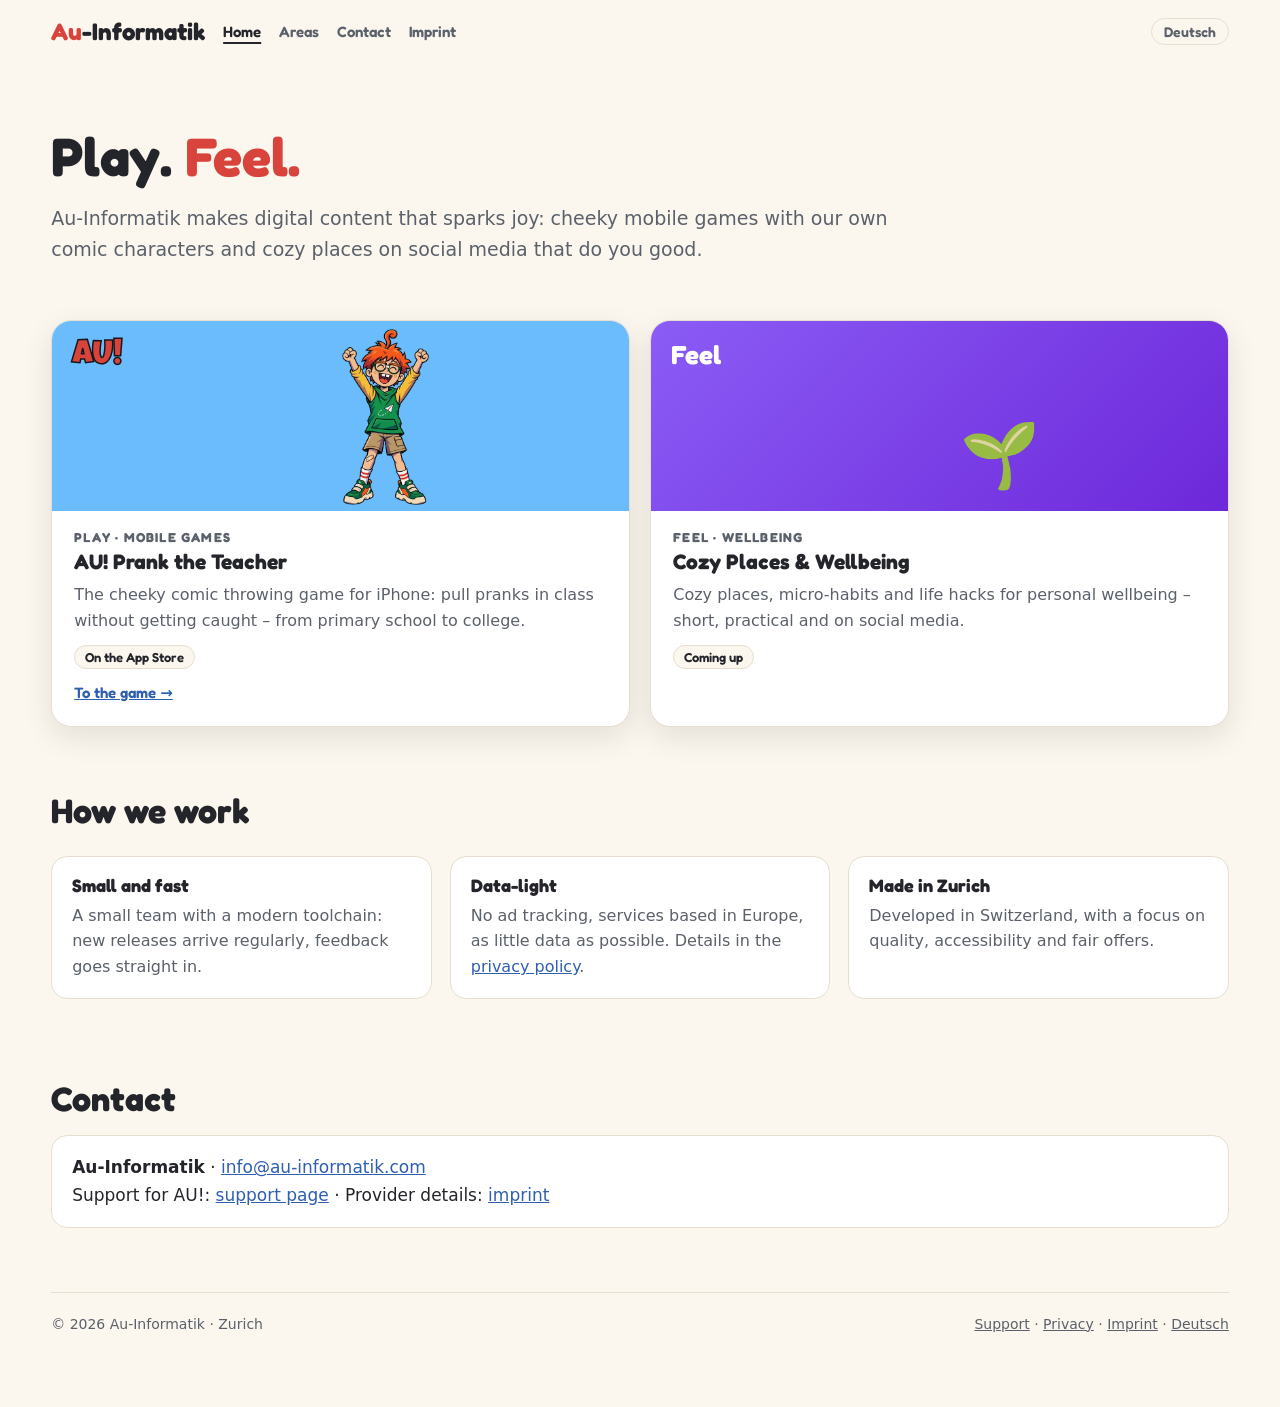
==== commit ef53eb5c: "Startseite: nur noch Play und Feel; See und Learn entfernt See (AI Analytics, fussball.html) und Lea" ====
--- a/en/index.html
+++ b/en/index.html
@@ -3,10 +3,10 @@
 <head>
   <meta charset="utf-8">
   <meta name="viewport" content="width=device-width, initial-scale=1">
-  <title>Au-Informatik – Play. Feel. See. Learn.</title>
-  <meta name="description" content="Au-Informatik: Play – mobile games like AU! Prank the Teacher; Feel – cozy places and wellbeing on social media; See – AI analytics and insights; Learn – AI lectures and consulting.">
+  <title>Au-Informatik – Play. Feel.</title>
+  <meta name="description" content="Au-Informatik: Play – mobile games like AU! Prank the Teacher; Feel – cozy places and wellbeing on social media.">
   <meta property="og:title" content="Au-Informatik">
-  <meta property="og:description" content="Mobile games, cozy places, AI analytics and AI lectures.">
+  <meta property="og:description" content="Mobile games and cozy places.">
   <meta property="og:url" content="https://au-informatik.com/en/">
   <meta property="og:type" content="website">
   <link rel="alternate" hreflang="de" href="https://au-informatik.com/">
@@ -29,12 +29,12 @@
   </header>
 
   <section class="firma-held">
-    <h1>Play. Feel. See. <em>Learn.</em></h1>
-    <p>Au-Informatik fascinates with digital content that inspires: exciting mobile games, cozy places on social media and tailor-made AI analytics – complemented by engaging talks and consulting mandates that deliver real added value.</p>
+    <h1>Play. <em>Feel.</em></h1>
+    <p>Au-Informatik makes digital content that sparks joy: cheeky mobile games with our own comic characters and cozy places on social media that do you good.</p>
   </section>
 
   <section id="areas">
-    <div class="saeulen">
+    <div class="saeulen zwei">
       <article class="saeule spiel">
         <div class="kopf"><span class="marke">AU!</span><img src="../bilder/figur-jubel.webp" alt="" width="255" height="520"></div>
         <div class="inhalt">
@@ -54,26 +54,6 @@
           <span class="status">Coming up</span>
         </div>
         <p class="weiter" aria-hidden="true"></p>
-      </article>
-      <article class="saeule analyse">
-        <div class="kopf"><span class="marke">See</span><span class="zeichen-gross" aria-hidden="true">📈</span></div>
-        <div class="inhalt">
-          <p class="bereich">See · AI Analytics</p>
-          <h3>AI Analytics &amp; Insights</h3>
-          <p>AI-assisted analytics that make patterns and connections visible – tailored precisely to each client’s needs.</p>
-          <span class="status">In development</span>
-        </div>
-        <p class="weiter" aria-hidden="true"></p>
-      </article>
-      <article class="saeule lernen">
-        <div class="kopf"><span class="marke">Learn</span><span class="zeichen-gross" aria-hidden="true">💡</span></div>
-        <div class="inhalt">
-          <p class="bereich">Learn · AI Lectures</p>
-          <h3>AI Lectures &amp; Consulting</h3>
-          <p>Talks, workshops and consulting: understand AI and put it to good use – at work, at school and in everyday life.</p>
-          <span class="status">On request</span>
-        </div>
-        <p class="weiter"><a href="#contact">Get in touch →</a></p>
       </article>
     </div>
   </section>
--- a/stil.css
+++ b/stil.css
@@ -12,7 +12,6 @@
   --rot: #d8443c;
   --blau: #2f5fb0;
   --himmel: #6abcfc;       /* wie Startbild und App-Symbol */
-  --himmel-punkt: #55aaee;
   --tinte: #17171a;
   --karte: #ffffff;
   --linie: #e6dfcf;
@@ -79,12 +78,10 @@
 .knopf span { line-height: 1.15; text-align: left; }
 .knopf.hell { background: transparent; color: var(--tinte); box-shadow: none; border: 2px solid var(--tinte); }
 
-/* Startseite: Held auf himmelblauem Comic-Raster */
+/* Held auf himmelblauer Fläche (ohne Punkte, Auftraggeber 4.11.) */
 .held {
   position: relative; overflow: hidden; border-radius: 28px; margin: 4px 0 8px;
-  background: var(--himmel);
-  background-image: radial-gradient(var(--himmel-punkt) 2.2px, transparent 2.4px);
-  background-size: 22px 22px; color: var(--tinte);
+  background: var(--himmel); color: var(--tinte);
   display: grid; grid-template-columns: 1.1fr 1fr; align-items: center; gap: 12px;
   padding: 48px 48px 0; border: 3px solid var(--tinte); box-shadow: 0 8px 0 var(--tinte);
 }
@@ -182,14 +179,13 @@
 }
 .saeule .kopf { height: 150px; display: flex; align-items: flex-end; justify-content: center; position: relative; overflow: hidden; }
 .saeule .kopf .marke { position: absolute; left: 20px; top: 18px; font: 700 26px 'Fredoka', system-ui, sans-serif; color: #fff; }
-.saeule.spiel .kopf { background: var(--himmel); background-image: radial-gradient(var(--himmel-punkt) 2px, transparent 2.2px); background-size: 18px 18px; }
+.saeule.spiel .kopf { background: var(--himmel); }
 .saeule.spiel .kopf .marke { font-family: 'Luckiest Guy', 'Arial Black', sans-serif; font-weight: 400; font-size: 34px; color: var(--rot); -webkit-text-stroke: 1.5px var(--tinte); }
-.saeule.spiel .kopf img { height: 140px; width: auto; margin: 0 0 -8px 90px; }
+.saeule.spiel .kopf img { height: 136px; width: auto; margin: 0 0 6px 90px; }
 /* Farben der Standbeine (Auftraggeber 3.11.2026): Play hellblau, Feel klares
-   Violett, See dunkles Grün, Learn neutral (Schwarz/Grau) */
+   Violett. See und Learn seit 18.11.2026 nicht mehr auf der Seite
+   (Zweig archiv-see-learn) */
 .saeule.wohl .kopf { background: linear-gradient(135deg, #8b5cf6, #6d28d9); }
-.saeule.analyse .kopf { background: linear-gradient(135deg, #1f6b45, #0f3d27); }
-.saeule.lernen .kopf { background: linear-gradient(135deg, #4a4c53, #17171a); }
 .saeule .kopf .zeichen-gross { font-size: 64px; line-height: 1; margin: 0 0 24px 120px; opacity: .95; }
 .saeule .inhalt { padding: 18px 22px 0; flex: 1; display: flex; flex-direction: column; }
 .saeule .bereich { font: 700 13px 'Fredoka', system-ui, sans-serif; letter-spacing: 1.2px; text-transform: uppercase; color: var(--leise); margin: 0 0 4px; }
@@ -200,6 +196,9 @@
 .grundsaetze { display: grid; grid-template-columns: repeat(3, 1fr); gap: 18px; }
 .grundsaetze h3 { font-size: 18px; }
 .grundsaetze p { margin: 0; color: var(--leise); font-size: 16px; }
+.saeulen.zwei { grid-template-columns: repeat(2, 1fr); }
+.saeulen.zwei .saeule .kopf { height: 190px; }
+.saeulen.zwei .saeule.spiel .kopf img { height: 176px; }
 @media (max-width: 1100px) {
   .saeulen { grid-template-columns: repeat(2, 1fr); }
 }
@@ -209,7 +208,7 @@
 
 /* Handy: die Standbeine untereinander (nach der Regel für mittlere Breiten) */
 @media (max-width: 560px) {
-  .saeulen { grid-template-columns: 1fr; }
+  .saeulen, .saeulen.zwei { grid-template-columns: 1fr; }
 }
 
 /* Spielseite AU! (spiel.html, en/game.html): Kopf im Himmelblau von Startbild
@@ -219,15 +218,13 @@
   margin: 24px 0 8px; padding: clamp(24px, 4vw, 56px) clamp(20px, 4vw, 56px) 0;
   border-radius: 28px; overflow: hidden;
   background: var(--himmel);
-  background-image: radial-gradient(var(--himmel-punkt) 2.2px, transparent 2.4px);
-  background-size: 20px 20px;
 }
 .spiel-text { padding-bottom: clamp(24px, 4vw, 56px); max-width: 40em; }
 .spiel-held .spiel-marke { font-family: 'Luckiest Guy', 'Arial Black', sans-serif; font-size: clamp(64px, 9vw, 112px); line-height: .9; margin: 0; color: var(--rot); -webkit-text-stroke: 3px var(--tinte); }
 .spiel-held .spiel-unter { display: inline-block; margin: 8px 0 18px; padding: 4px 16px; border-radius: 999px; background: #fff; border: 2px solid var(--tinte); font: 700 17px 'Fredoka', system-ui, sans-serif; color: var(--tinte); }
 .spiel-held h1 { font-size: clamp(28px, 3.4vw, 44px); line-height: 1.1; margin: 0 0 14px; color: var(--tinte); }
 .spiel-held p { color: #1d2a3a; font-size: 18px; margin: 0 0 18px; }
-.spiel-figur { height: clamp(220px, 30vw, 380px); width: auto; margin-bottom: -10px; filter: drop-shadow(0 6px 0 rgba(23,23,26,.18)); }
+.spiel-figur { height: clamp(220px, 30vw, 380px); width: auto; margin-bottom: 14px; filter: drop-shadow(0 6px 0 rgba(23,23,26,.18)); }
 .spiel-knoepfe { display: flex; gap: 12px; flex-wrap: wrap; }
 .knopf { display: inline-block; padding: 12px 22px; border-radius: 999px; background: var(--tinte); color: #fff; text-decoration: none; font: 700 17px 'Fredoka', system-ui, sans-serif; border: 2px solid var(--tinte); }
 .knopf.hell { background: #fff; color: var(--tinte); }
